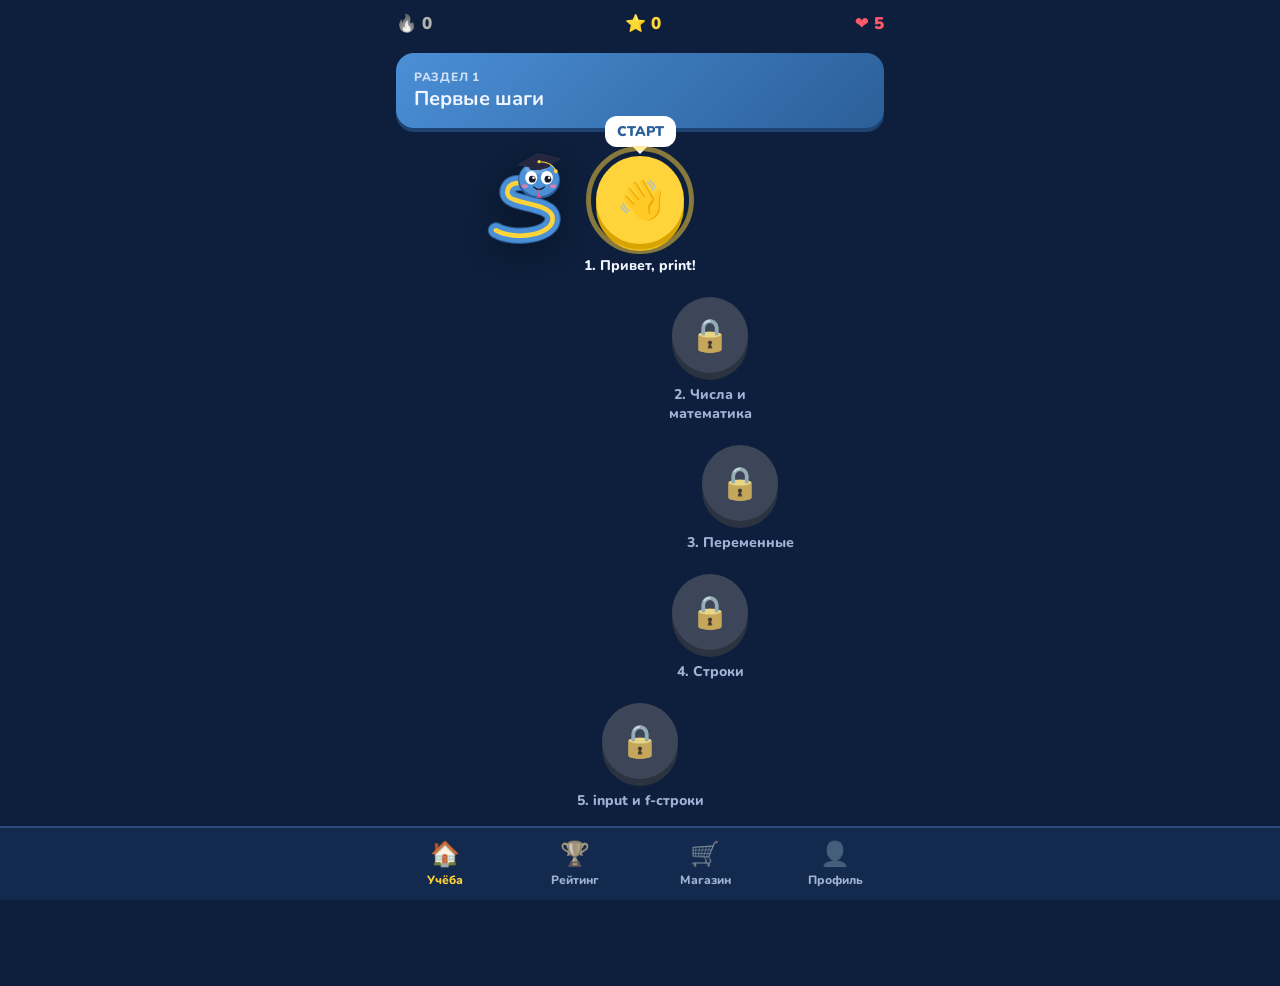
==== index.html @ 7807bd0b "Питоша: мини-приложение для изучения Python" ====
<!doctype html>
<html lang="ru">
<head>
  <meta charset="utf-8">
  <meta name="viewport" content="width=device-width, initial-scale=1, maximum-scale=1, user-scalable=no, viewport-fit=cover">
  <title>Питоша — Python за 5 минут</title>
  <link rel="preconnect" href="https://fonts.googleapis.com">
  <link rel="stylesheet" href="https://fonts.googleapis.com/css2?family=Nunito:wght@600;700;800;900&family=JetBrains+Mono:wght@500;700&display=swap">
  <link rel="stylesheet" href="app.css">
  <script src="https://telegram.org/js/telegram-web-app.js"></script>
</head>
<body>
  <div id="app"></div>
  <div id="toast" class="toast" hidden></div>
  <script src="config.js"></script>
  <script src="course.js"></script>
  <script src="core.js"></script>
  <script src="mascot.js"></script>
  <script src="api.js"></script>
  <script src="app.js"></script>
</body>
</html>
---- app.css ----
:root {
  --bg: #0d1f3c;
  --bg2: #13294d;
  --card: #18325c;
  --card2: #1f3d6e;
  --line: #2a4a7e;
  --text: #f2f6ff;
  --muted: #9fb3d6;
  --blue: #4b8fd6;
  --blue-dark: #2b5f99;
  --yellow: #ffd43b;
  --yellow-dark: #d9a400;
  --green: #3ddc84;
  --green-dark: #22a35e;
  --red: #ff5a6a;
  --red-dark: #c93848;
  --locked: #33476b;
  --radius: 18px;
  --mono: 'JetBrains Mono', Consolas, monospace;
}
* { box-sizing: border-box; -webkit-tap-highlight-color: transparent; }
html, body { margin: 0; background: var(--bg); color: var(--text); font-family: Nunito, 'Segoe UI', system-ui, sans-serif; }
body { min-height: 100vh; overscroll-behavior: none; }
button { font: inherit; color: inherit; border: 0; background: none; cursor: pointer; }
#app { max-width: 520px; margin: 0 auto; min-height: 100vh; position: relative; }

/* ---------- Верхняя панель ---------- */
.topbar { position: sticky; top: 0; z-index: 5; display: flex; justify-content: space-between; align-items: center;
  padding: 12px 16px; background: linear-gradient(var(--bg) 80%, transparent); }
.stat { display: flex; align-items: center; gap: 6px; font-weight: 900; font-size: 17px; }
.stat.fire { color: #ff9f43; } .stat.fire.off { color: var(--muted); filter: grayscale(1); }
.stat.heart { color: var(--red); } .stat.xp { color: var(--yellow); }
.plus-badge { font-size: 11px; font-weight: 900; background: var(--yellow); color: #1b1b2f; border-radius: 8px; padding: 2px 6px; }

/* ---------- Дорожка уроков ---------- */
.screen { padding: 0 16px 110px; }
.unit { margin: 6px 0 22px; padding: 16px 18px; border-radius: var(--radius); background: linear-gradient(135deg, var(--blue), var(--blue-dark));
  box-shadow: 0 4px 0 #1d4372; }
.unit small { display: block; font-weight: 800; opacity: .8; text-transform: uppercase; letter-spacing: .06em; font-size: 12px; }
.unit b { font-size: 20px; }
.path { position: relative; display: flex; flex-direction: column; align-items: center; gap: 22px; padding: 6px 0 20px; }
.node-wrap { position: relative; display: flex; flex-direction: column; align-items: center; }
.node { width: 76px; height: 76px; border-radius: 50%; display: grid; place-items: center; font-size: 32px; position: relative;
  background: var(--yellow); box-shadow: 0 7px 0 var(--yellow-dark); transition: transform .1s; }
.node:active { transform: translateY(5px); box-shadow: 0 2px 0 var(--yellow-dark); }
.node.done { background: var(--green); box-shadow: 0 7px 0 var(--green-dark); }
.node.locked { background: var(--locked); box-shadow: 0 7px 0 #24344f; filter: grayscale(.5); cursor: default; }
.node.current { width: 88px; height: 88px; font-size: 38px; }
.node.current::before { content: ''; position: absolute; inset: -10px; border-radius: 50%; border: 5px solid var(--yellow); opacity: .5;
  animation: pulse 1.6s ease-out infinite; }
@keyframes pulse { from { transform: scale(.92); opacity: .7; } to { transform: scale(1.18); opacity: 0; } }
.node-title { margin-top: 12px; font-weight: 800; font-size: 14px; color: var(--muted); text-align: center; max-width: 140px; }
.node-wrap.current .node-title { color: var(--text); }
.start-bubble { position: absolute; top: -40px; background: #fff; color: var(--blue-dark); font-weight: 900; font-size: 14px;
  padding: 6px 12px; border-radius: 12px; white-space: nowrap; animation: bob 1.4s ease-in-out infinite; }
.start-bubble::after { content: ''; position: absolute; bottom: -7px; left: 50%; margin-left: -7px; border: 7px solid transparent; border-bottom: 0; border-top-color: #fff; }
@keyframes bob { 50% { transform: translateY(-5px); } }
.path-mascot { position: absolute; pointer-events: none; }
.soon { text-align: center; color: var(--muted); font-weight: 800; padding: 10px; border: 2px dashed var(--line); border-radius: var(--radius); }

/* ---------- Нижнее меню ---------- */
.tabs { position: fixed; bottom: 0; left: 0; right: 0; z-index: 6; display: flex; justify-content: center;
  background: var(--bg2); border-top: 2px solid var(--line); padding-bottom: env(safe-area-inset-bottom); }
.tabs-inner { display: flex; width: 100%; max-width: 520px; }
.tab { flex: 1; padding: 10px 0 12px; display: flex; flex-direction: column; align-items: center; gap: 2px; font-size: 12px; font-weight: 800; color: var(--muted); }
.tab span { font-size: 24px; filter: grayscale(.7); opacity: .8; }
.tab.active { color: var(--yellow); } .tab.active span { filter: none; opacity: 1; }

/* ---------- Урок ---------- */
.lesson { min-height: 100vh; display: flex; flex-direction: column; padding: 14px 16px 0; }
.lesson-top { display: flex; align-items: center; gap: 12px; }
.close { font-size: 26px; color: var(--muted); width: 32px; }
.progress { flex: 1; height: 16px; background: var(--card); border-radius: 10px; overflow: hidden; }
.progress i { display: block; height: 100%; background: var(--green); border-radius: 10px; transition: width .35s; box-shadow: inset 0 -4px 0 rgba(0,0,0,.15); }
.q-area { flex: 1; padding: 22px 0 200px; }
.q-kind { font-weight: 900; color: var(--yellow); text-transform: uppercase; font-size: 13px; letter-spacing: .06em; }
.q-text { font-size: 22px; font-weight: 900; line-height: 1.25; margin: 6px 0 16px; }
.intro { display: flex; gap: 12px; align-items: flex-end; margin: 4px 0 18px; }
.intro .bubble { background: var(--card); border: 2px solid var(--line); border-radius: 16px; padding: 12px 14px; font-weight: 700; line-height: 1.4; }
code, pre { font-family: var(--mono); }
.intro code { background: rgba(255,212,59,.15); color: var(--yellow); padding: 1px 5px; border-radius: 6px; }
pre.code { margin: 0 0 18px; padding: 14px 16px; background: #0a1730; border: 2px solid var(--line); border-radius: 14px;
  font-size: 16px; line-height: 1.5; overflow-x: auto; white-space: pre; }
.tok-kw { color: #c792ea; } .tok-fn { color: #82aaff; } .tok-str { color: #c3e88d; } .tok-num { color: #f78c6c; } .tok-op { color: #89ddff; } .tok-blank { color: var(--yellow); background: rgba(255,212,59,.15); border-radius: 4px; }
.options { display: flex; flex-direction: column; gap: 10px; }
.opt { text-align: left; padding: 14px 16px; border-radius: 14px; background: var(--card); border: 2px solid var(--line); box-shadow: 0 4px 0 var(--line);
  font-weight: 800; font-size: 16px; font-family: var(--mono); transition: transform .08s; }
.opt.plain { font-family: inherit; }
.opt:active { transform: translateY(3px); box-shadow: 0 1px 0 var(--line); }
.opt.sel { border-color: var(--blue); background: #1d4475; box-shadow: 0 4px 0 var(--blue); }
.opt.right { border-color: var(--green); background: #164a3a; box-shadow: 0 4px 0 var(--green-dark); }
.opt.wrong { border-color: var(--red); background: #4a1f2a; box-shadow: 0 4px 0 var(--red-dark); }
.answer-input { width: 100%; padding: 16px; border-radius: 14px; border: 2px solid var(--line); background: var(--card); color: var(--text);
  font-family: var(--mono); font-size: 18px; font-weight: 700; outline: none; }
.answer-input:focus { border-color: var(--blue); }
.idk { margin-top: 12px; color: var(--muted); font-weight: 800; text-decoration: underline; }

.bottom { position: fixed; left: 0; right: 0; bottom: 0; z-index: 7; padding: 14px 16px calc(16px + env(safe-area-inset-bottom)); background: var(--bg);
  border-top: 2px solid var(--line); }
.bottom-inner { max-width: 488px; margin: 0 auto; }
.bottom.ok { background: #123d33; border-color: var(--green-dark); }
.bottom.bad { background: #3d1622; border-color: var(--red-dark); }
.fb-title { font-size: 20px; font-weight: 900; margin-bottom: 4px; }
.bottom.ok .fb-title { color: var(--green); } .bottom.bad .fb-title { color: var(--red); }
.fb-text { font-weight: 700; color: #dfe8f8; margin-bottom: 12px; line-height: 1.35; }
.fb-text code { font-family: var(--mono); background: rgba(0,0,0,.3); padding: 1px 6px; border-radius: 6px; }
.big { width: 100%; padding: 15px; border-radius: 16px; font-weight: 900; font-size: 17px; text-transform: uppercase; letter-spacing: .04em;
  background: var(--yellow); color: #1b1b2f; box-shadow: 0 5px 0 var(--yellow-dark); transition: transform .08s; }
.big:active { transform: translateY(4px); box-shadow: 0 1px 0 var(--yellow-dark); }
.big:disabled { background: var(--locked); color: var(--muted); box-shadow: 0 5px 0 #24344f; cursor: default; }
.big.green { background: var(--green); box-shadow: 0 5px 0 var(--green-dark); }
.big.red { background: var(--red); color: #fff; box-shadow: 0 5px 0 var(--red-dark); }
.big.ghost { background: transparent; color: var(--muted); box-shadow: none; text-transform: none; }
.big[disabled] { background: var(--locked); color: var(--muted); box-shadow: 0 5px 0 #24344f; cursor: default; transform: none; }

/* ---------- Финиш / окна ---------- */
.center { min-height: 100vh; display: flex; flex-direction: column; align-items: center; justify-content: center; text-align: center; padding: 24px 20px 140px; gap: 10px; }
.center h1 { margin: 6px 0 0; font-size: 28px; font-weight: 900; }
.center p { margin: 0; color: var(--muted); font-weight: 700; }
.rewards { display: flex; gap: 10px; margin: 14px 0; width: 100%; }
.reward { flex: 1; border-radius: 16px; border: 2px solid var(--line); padding: 10px 6px; background: var(--card); }
.reward small { display: block; font-weight: 900; font-size: 11px; text-transform: uppercase; color: var(--muted); }
.reward b { font-size: 22px; }
.reward.y { border-color: var(--yellow); } .reward.y b { color: var(--yellow); }
.reward.o { border-color: #ff9f43; } .reward.o b { color: #ff9f43; }
.reward.g { border-color: var(--green); } .reward.g b { color: var(--green); }
.pitosha { filter: drop-shadow(0 8px 14px rgba(0,0,0,.35)); }
.bounce { animation: hop .9s ease-in-out infinite; }
@keyframes hop { 50% { transform: translateY(-10px) rotate(-3deg); } }

/* ---------- Профиль, рейтинг, магазин ---------- */
h2.title { font-size: 24px; font-weight: 900; margin: 6px 0 16px; }
.card { background: var(--card); border: 2px solid var(--line); border-radius: var(--radius); padding: 16px; margin-bottom: 12px; }
.profile-head { display: flex; align-items: center; gap: 14px; }
.profile-head b { font-size: 22px; }
.lvl-bar { height: 12px; background: var(--bg); border-radius: 8px; overflow: hidden; margin-top: 8px; }
.lvl-bar i { display: block; height: 100%; background: var(--yellow); }
.grid2 { display: grid; grid-template-columns: 1fr 1fr; gap: 10px; }
.tile { background: var(--card); border: 2px solid var(--line); border-radius: 16px; padding: 12px; }
.tile b { font-size: 22px; display: block; } .tile small { color: var(--muted); font-weight: 800; }
.row { display: flex; align-items: center; gap: 12px; padding: 12px 4px; border-bottom: 2px solid var(--line); font-weight: 800; }
.row:last-child { border-bottom: 0; }
.row .place { width: 30px; text-align: center; font-size: 18px; }
.row .who { flex: 1; } .row .pts { color: var(--yellow); }
.row.me { background: rgba(255,212,59,.08); border-radius: 12px; }
.shop-item { display: flex; align-items: center; gap: 14px; }
.shop-item .ico { font-size: 34px; width: 48px; text-align: center; }
.shop-item .info { flex: 1; } .shop-item .info b { display: block; font-size: 17px; } .shop-item .info small { color: var(--muted); font-weight: 700; }
.price { background: var(--yellow); color: #1b1b2f; font-weight: 900; padding: 9px 12px; border-radius: 12px; box-shadow: 0 4px 0 var(--yellow-dark); white-space: nowrap; }
.price:active { transform: translateY(3px); box-shadow: 0 1px 0 var(--yellow-dark); }
.note { color: var(--muted); font-weight: 700; font-size: 13px; text-align: center; margin-top: 8px; }

.toast { position: fixed; left: 50%; bottom: 96px; transform: translateX(-50%); z-index: 20; background: #fff; color: #1b1b2f; font-weight: 800;
  padding: 10px 16px; border-radius: 12px; box-shadow: 0 6px 20px rgba(0,0,0,.3); max-width: 90%; text-align: center; }
.shake { animation: shake .35s; }
@keyframes shake { 25% { transform: translateX(-6px); } 75% { transform: translateX(6px); } }
@media (prefers-reduced-motion: reduce) { * { animation: none !important; transition: none !important; } }
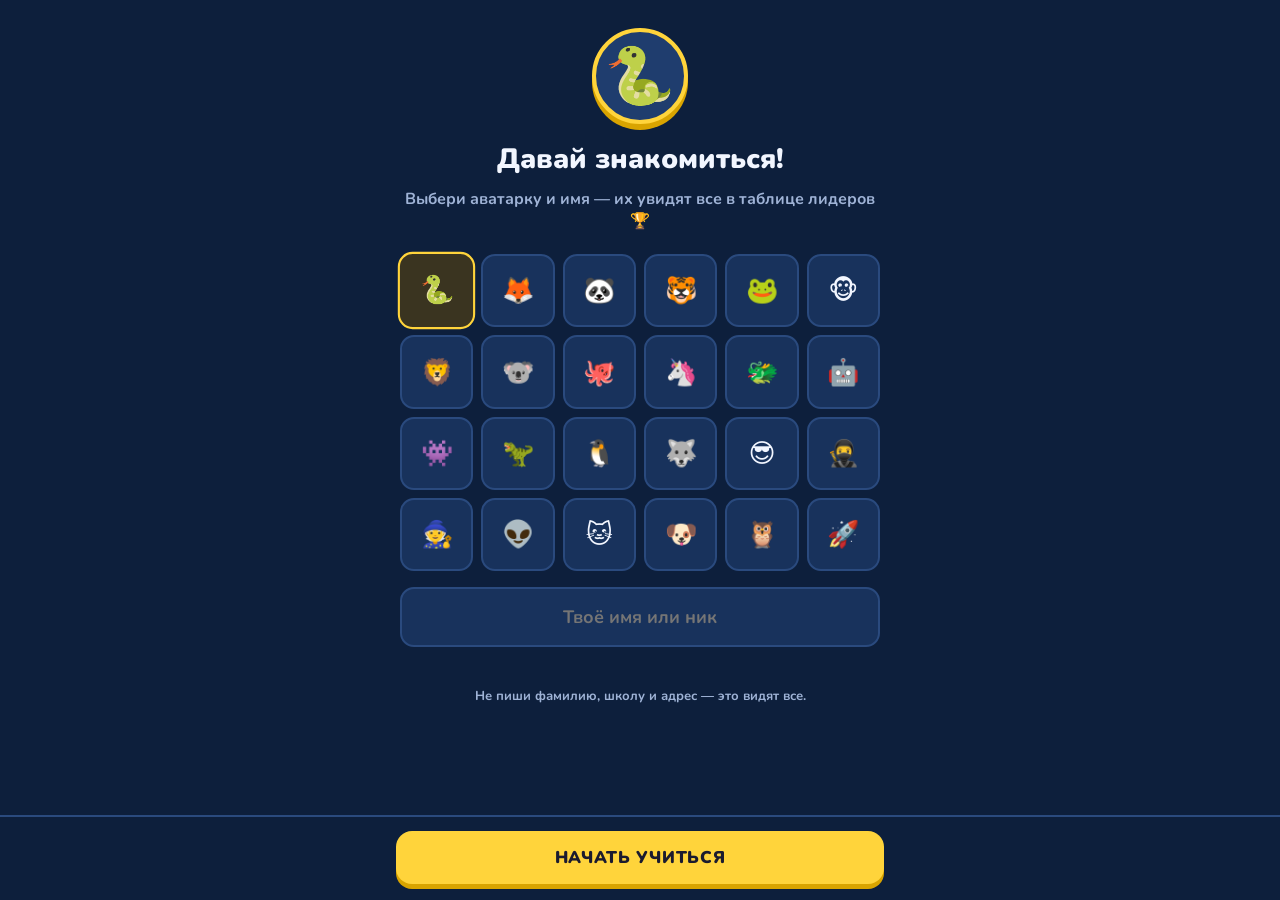
==== commit a144d457: "Практика: Python прямо в приложении, 83 задачи на код" ====
--- a/index.html
+++ b/index.html
@@ -17,6 +17,7 @@
   <script src="core.js"></script>
   <script src="mascot.js"></script>
   <script src="api.js"></script>
+  <script src="py.js"></script>
   <script src="app.js"></script>
 </body>
 </html>
--- a/app.css
+++ b/app.css
@@ -150,6 +150,39 @@
 .price:active { transform: translateY(3px); box-shadow: 0 1px 0 var(--yellow-dark); }
 .note { color: var(--muted); font-weight: 700; font-size: 13px; text-align: center; margin-top: 8px; }
 
+/* ---------- Практика: редактор кода ---------- */
+.task { background: var(--card); border: 2px solid var(--line); border-radius: 14px; padding: 12px 14px; font-weight: 700; line-height: 1.45; margin-bottom: 12px; }
+.task code { font-family: var(--mono); background: rgba(255,212,59,.15); color: var(--yellow); padding: 1px 5px; border-radius: 6px; }
+.editor { width: 100%; min-height: 150px; resize: none; overflow: hidden; tab-size: 4; padding: 12px 14px; border-radius: 14px;
+  background: #0a1730; color: #e8f0ff; border: 2px solid var(--blue); font-family: var(--mono); font-size: 15px; line-height: 1.5; outline: none; white-space: pre; overflow-x: auto; }
+.stdin-label { display: block; margin: 10px 0 4px; color: var(--muted); font-weight: 800; font-size: 13px; }
+.stdin { width: 100%; resize: vertical; padding: 8px 12px; border-radius: 12px; background: var(--card); color: var(--text); border: 2px solid var(--line); font-family: var(--mono); font-size: 14px; outline: none; }
+.code-tools { display: flex; gap: 8px; margin: 10px 0; flex-wrap: wrap; }
+.tool { flex: 1; padding: 10px 8px; border-radius: 12px; background: var(--card2); border: 2px solid var(--line); font-weight: 800; font-size: 14px; white-space: nowrap; }
+.tool.ghost { background: transparent; color: var(--muted); }
+.hint { background: rgba(255,212,59,.1); border: 2px dashed var(--yellow-dark); border-radius: 12px; padding: 10px 12px; font-weight: 700; margin-bottom: 10px; }
+.hint code, .console code { font-family: var(--mono); background: rgba(0,0,0,.3); padding: 1px 5px; border-radius: 6px; }
+.console { background: #050d1d; border: 2px solid var(--line); border-radius: 12px; padding: 10px 12px; font-size: 14px; font-weight: 700; }
+.console pre { margin: 6px 0 0; font-family: var(--mono); white-space: pre-wrap; color: #c3e88d; }
+.console-title { color: var(--muted); }
+.console-err, .t-bad { color: var(--red); margin-top: 6px; }
+.t-ok { color: var(--green); margin-top: 6px; }
+.t-tip { color: var(--yellow); margin-top: 8px; }
+pre.code.sol { margin: 8px 0; font-size: 14px; max-height: 220px; overflow: auto; }
+
+/* ---------- Регистрация ---------- */
+.reg { justify-content: flex-start; padding-top: 28px; }
+.reg-avatar { width: 96px; height: 96px; border-radius: 50%; display: grid; place-items: center; font-size: 56px;
+  background: var(--card2); border: 4px solid var(--yellow); box-shadow: 0 6px 0 var(--yellow-dark); }
+.avatar-grid { display: grid; grid-template-columns: repeat(6, 1fr); gap: 8px; width: 100%; margin: 12px 0 6px; }
+.av { aspect-ratio: 1; border-radius: 14px; font-size: 26px; background: var(--card); border: 2px solid var(--line); }
+.av.sel { border-color: var(--yellow); background: #3a3420; transform: scale(1.06); }
+.name-input { text-align: center; font-family: inherit; }
+.reg-error { color: var(--red); font-weight: 800; min-height: 20px; }
+.me-avatar { width: 64px; height: 64px; border-radius: 50%; display: grid; place-items: center; font-size: 38px; background: var(--card2); border: 3px solid var(--yellow); flex: none; }
+.edit-btn { font-size: 16px; margin-left: 4px; }
+.row-av { font-size: 22px; width: 28px; text-align: center; }
+
 .toast { position: fixed; left: 50%; bottom: 96px; transform: translateX(-50%); z-index: 20; background: #fff; color: #1b1b2f; font-weight: 800;
   padding: 10px 16px; border-radius: 12px; box-shadow: 0 6px 20px rgba(0,0,0,.3); max-width: 90%; text-align: center; }
 .shake { animation: shake .35s; }
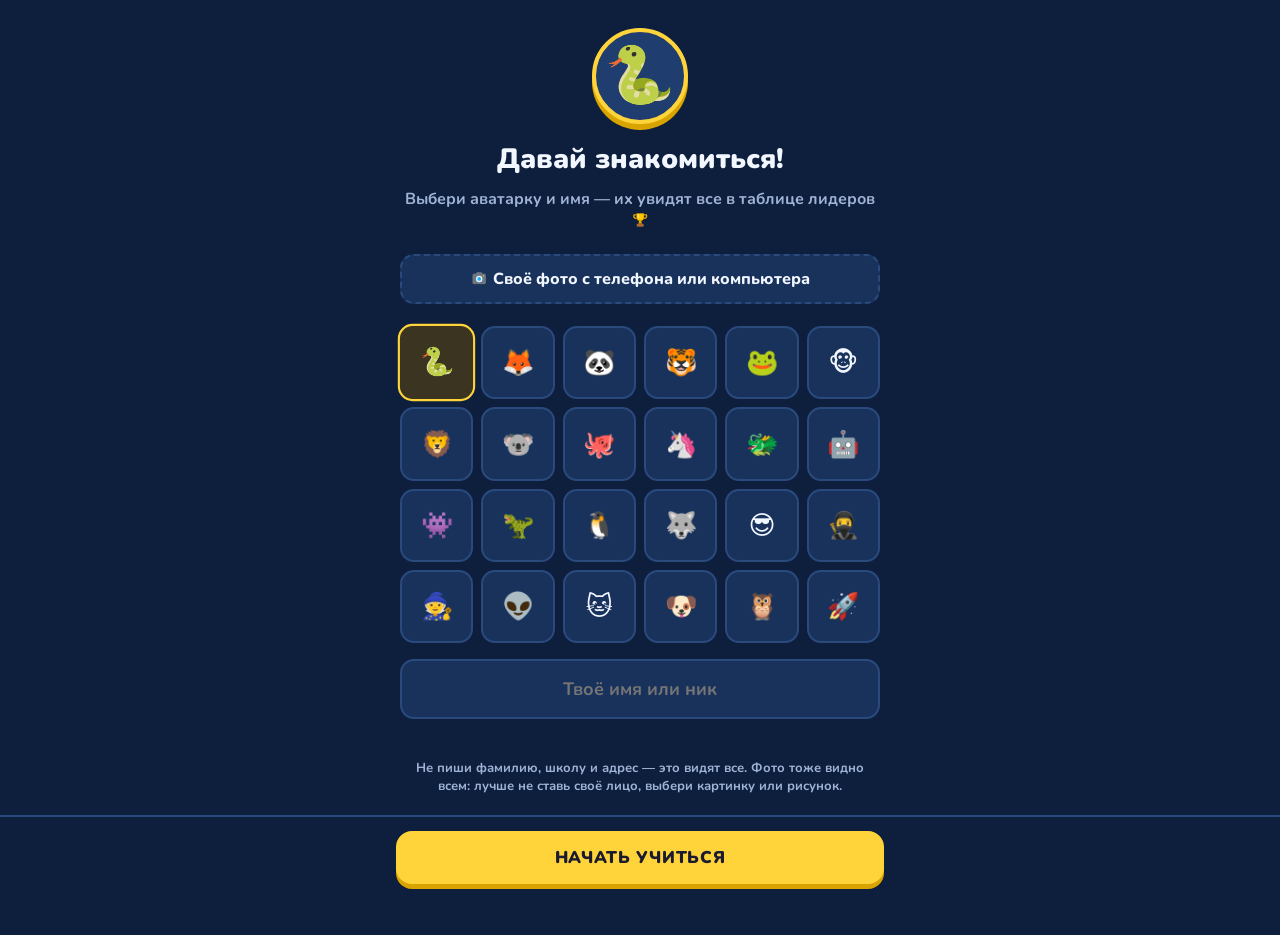
==== commit 77ea5a22: "Обновление Питоши 11.11.2026, 21:06:12" ====
--- a/index.html
+++ b/index.html
@@ -15,6 +15,7 @@
   <script src="config.js"></script>
   <script src="course.js"></script>
   <script src="core.js"></script>
+  <script src="icons.js"></script>
   <script src="mascot.js"></script>
   <script src="api.js"></script>
   <script src="py.js"></script>
--- a/app.css
+++ b/app.css
@@ -44,6 +44,7 @@
   background: var(--yellow); box-shadow: 0 7px 0 var(--yellow-dark); transition: transform .1s; }
 .node:active { transform: translateY(5px); box-shadow: 0 2px 0 var(--yellow-dark); }
 .node.done { background: var(--green); box-shadow: 0 7px 0 var(--green-dark); }
+.node.done.skipped { background: var(--card2); box-shadow: 0 7px 0 var(--line); font-size: 28px; }
 .node.locked { background: var(--locked); box-shadow: 0 7px 0 #24344f; filter: grayscale(.5); cursor: default; }
 .node.current { width: 88px; height: 88px; font-size: 38px; }
 .node.current::before { content: ''; position: absolute; inset: -10px; border-radius: 50%; border: 5px solid var(--yellow); opacity: .5;
@@ -65,6 +66,25 @@
 .tab { flex: 1; padding: 10px 0 12px; display: flex; flex-direction: column; align-items: center; gap: 2px; font-size: 12px; font-weight: 800; color: var(--muted); }
 .tab span { font-size: 24px; filter: grayscale(.7); opacity: .8; }
 .tab.active { color: var(--yellow); } .tab.active span { filter: none; opacity: 1; }
+/* 7 вкладок на телефоне: иконки покрупнее, подписи помельче */
+.tab { padding: 8px 0 10px; font-size: 10px; min-width: 0; }
+.tab b { font-weight: 800; white-space: nowrap; overflow: hidden; text-overflow: ellipsis; max-width: 100%; }
+.tab span { font-size: 22px; position: relative; }
+.tab .dot { position: absolute; top: -2px; right: -6px; width: 9px; height: 9px; border-radius: 50%; background: var(--red); }
+.side-logo { display: none; }
+@media (max-width: 359px) { .tab b { display: none; } }
+/* На компьютере — боковая панель слева, как в Duolingo */
+@media (min-width: 900px) {
+  body.with-nav { padding-left: 250px; }
+  .tabs { top: 0; right: auto; width: 250px; border-top: 0; border-right: 2px solid var(--line); align-items: flex-start; padding: 18px 12px; }
+  .tabs-inner { flex-direction: column; gap: 6px; }
+  .side-logo { display: block; font-size: 26px; font-weight: 900; color: var(--green); padding: 4px 14px 18px; }
+  .tab { flex: none; flex-direction: row; gap: 16px; padding: 10px 14px; font-size: 15px; letter-spacing: .06em; text-transform: uppercase; border: 2px solid transparent; border-radius: 14px; color: var(--muted); }
+  .tab span { font-size: 28px; filter: none; opacity: 1; }
+  .tab:hover { background: var(--card); }
+  .tab.active { color: #5fc4ff; border-color: #5fc4ff; background: rgba(95,196,255,.1); }
+  .screen { padding-bottom: 40px; }
+}
 
 /* ---------- Урок ---------- */
 .lesson { min-height: 100vh; display: flex; flex-direction: column; padding: 14px 16px 0; }
@@ -181,10 +201,167 @@
 .reg-error { color: var(--red); font-weight: 800; min-height: 20px; }
 .me-avatar { width: 64px; height: 64px; border-radius: 50%; display: grid; place-items: center; font-size: 38px; background: var(--card2); border: 3px solid var(--yellow); flex: none; }
 .edit-btn { font-size: 16px; margin-left: 4px; }
-.row-av { font-size: 22px; width: 28px; text-align: center; }
+.row-av { font-size: 22px; width: 28px; height: 28px; text-align: center; flex: none; display: grid; place-items: center; }
+/* Своё фото вместо эмодзи */
+.reg-avatar, .me-avatar { overflow: hidden; }
+.av-img { width: 100%; height: 100%; border-radius: 50%; object-fit: cover; display: block; }
+.photo-btn { display: block; width: 100%; margin-top: 12px; padding: 12px; border-radius: 14px; cursor: pointer;
+  background: var(--card); border: 2px dashed var(--line); font-weight: 800; text-align: center; }
+.photo-btn.sel { border: 2px solid var(--yellow); background: #3a3420; }
+
+/* ---------- Баннеры на главной: продолжить урок, бонус за вход ---------- */
+.banner { display: flex; align-items: center; gap: 12px; width: 100%; text-align: left; margin-bottom: 14px; }
+.banner .b-ico { font-size: 34px; flex: none; }
+.banner .b-text { flex: 1; display: flex; flex-direction: column; gap: 2px; }
+.banner .b-text b { font-size: 17px; } .banner .b-text small { color: var(--muted); font-weight: 700; }
+.banner .b-go { font-size: 22px; color: var(--yellow); }
+.banner.resume { border-color: var(--green); background: color-mix(in srgb, var(--green) 14%, var(--card)); }
+.banner.daily { border-color: var(--yellow); }
+.daily-dots { display: flex; gap: 5px; margin-top: 6px; }
+.daily-dots i { width: 14px; height: 14px; border-radius: 50%; background: var(--line); }
+.daily-dots i.got { background: var(--green); } .daily-dots i.now { background: var(--yellow); box-shadow: 0 0 0 3px rgba(255,212,59,.3); }
+
+/* ---------- Знакомство ---------- */
+.choice-cards { display: flex; flex-direction: column; gap: 12px; width: 100%; margin-top: 10px; }
+.choice-card { display: flex; flex-direction: column; align-items: center; gap: 4px; width: 100%; }
+.choice-card span { font-size: 40px; } .choice-card b { font-size: 20px; } .choice-card small { color: var(--muted); font-weight: 700; }
+.choice-card:active { transform: translateY(3px); }
+
+/* ---------- Финиш: ачивки, поделиться, салют ---------- */
+.ach-new { display: flex; align-items: center; gap: 10px; background: rgba(255,212,59,.12); border: 2px solid var(--yellow); border-radius: 14px; padding: 8px 14px; animation: pop .5s; }
+.ach-new span { font-size: 28px; } .ach-new b { color: var(--yellow); }
+@keyframes pop { from { transform: scale(.6); opacity: 0; } 70% { transform: scale(1.08); } to { transform: scale(1); opacity: 1; } }
+.share-btn { margin-top: 6px; padding: 10px 16px; border-radius: 14px; border: 2px solid var(--line); background: var(--card); font-weight: 800; }
+.confetti { position: fixed; inset: 0; pointer-events: none; z-index: 30; overflow: hidden; }
+.confetti span { position: absolute; top: -40px; animation: fall 2.2s ease-in forwards; }
+@keyframes fall { to { transform: translateY(110vh) rotate(540deg); opacity: .3; } }
+
+/* ---------- Профиль: Плюс, ачивки, темы ---------- */
+h3.sub { font-size: 18px; font-weight: 900; margin: 18px 0 10px; }
+.plus-status { display: flex; align-items: center; gap: 12px; justify-content: space-between; margin-top: 12px; border-color: var(--yellow); }
+.plus-status span { color: var(--muted); font-weight: 700; font-size: 14px; }
+.plus-status.ending { border-color: #ff9f43; } .plus-status.ending span { color: #ff9f43; }
+.link-btn { display: block; margin-top: 8px; color: var(--yellow); font-weight: 800; text-decoration: underline; }
+.ach-grid { display: grid; grid-template-columns: repeat(3, 1fr); gap: 8px; }
+.ach { background: var(--card); border: 2px solid var(--line); border-radius: 14px; padding: 10px 6px; text-align: center; display: flex; flex-direction: column; gap: 2px; opacity: .55; }
+.ach.got { opacity: 1; border-color: var(--yellow); }
+.ach span { font-size: 28px; } .ach b { font-size: 13px; } .ach small { font-size: 11px; color: var(--muted); font-weight: 700; line-height: 1.2; }
+.themes { display: flex; gap: 8px; flex-wrap: wrap; }
+.theme-btn { flex: 1 1 30%; padding: 10px 6px; border-radius: 14px; background: var(--card); border: 2px solid var(--line); font-weight: 800; font-size: 13px; display: flex; flex-direction: column; align-items: center; gap: 2px; }
+.theme-btn span { font-size: 24px; } .theme-btn.sel { border-color: var(--yellow); }
+.tile-btn { text-align: left; } .tile-btn:active { transform: translateY(2px); }
+
+/* ---------- Магазин: тарифы Плюса ---------- */
+.plus-card { border-color: var(--yellow); }
+.plus-head { font-size: 20px; display: flex; align-items: center; gap: 8px; flex-wrap: wrap; }
+.plus-left { font-size: 13px; font-weight: 900; background: var(--yellow); color: #1b1b2f; border-radius: 8px; padding: 2px 8px; }
+.perks { margin: 10px 0 12px; padding-left: 0; list-style: none; display: flex; flex-direction: column; gap: 6px; font-weight: 700; }
+.promo { width: 100%; display: flex; flex-direction: column; gap: 2px; padding: 12px; margin-bottom: 10px; border-radius: 14px;
+  background: linear-gradient(135deg, #ff9f43, #ff5a6a); color: #fff; box-shadow: 0 4px 0 var(--red-dark); }
+.promo small { font-weight: 800; opacity: .9; }
+.plans { display: grid; grid-template-columns: repeat(3, 1fr); gap: 8px; }
+.plan { position: relative; display: flex; flex-direction: column; align-items: center; gap: 2px; padding: 14px 4px 10px; border-radius: 14px;
+  background: var(--card2); border: 2px solid var(--line); }
+.plan b { font-size: 15px; } .plan span { font-size: 18px; font-weight: 900; color: var(--yellow); } .plan small { font-size: 11px; color: var(--muted); font-weight: 700; }
+.plan.hot { border-color: var(--yellow); }
+.plan i { position: absolute; top: -10px; font-style: normal; font-size: 10px; font-weight: 900; background: var(--yellow); color: #1b1b2f; border-radius: 8px; padding: 2px 6px; white-space: nowrap; }
+.plan:active, .promo:active { transform: translateY(3px); }
+
+/* ---------- Арена ---------- */
+
+/* ---------- Алмазы, новичок, переключатели ---------- */
+.stat.gem { color: #5fc4ff; font-weight: 900; }
+.plus-badge.newbie { background: #9be15d; }
+.banner.newbie { border-color: #9be15d; }
+.reward.b { border-color: #5fc4ff; } .reward.b b { color: #5fc4ff; }
+.rewards { flex-wrap: wrap; } .reward { min-width: 70px; }
+.seg { display: flex; background: var(--card); border: 2px solid var(--line); border-radius: 14px; padding: 4px; margin-bottom: 14px; gap: 4px; }
+.seg button { flex: 1; padding: 9px 6px; border-radius: 10px; font-weight: 900; color: var(--muted); }
+.seg button.on { background: var(--card2); color: var(--text); box-shadow: 0 2px 0 var(--line); }
+.gem-balance { display: flex; align-items: center; gap: 14px; border-color: #5fc4ff; }
+.gem-balance span { font-size: 40px; } .gem-balance b { font-size: 22px; display: block; } .gem-balance small { color: var(--muted); font-weight: 700; }
+.price.gem-price { background: #5fc4ff; box-shadow: 0 4px 0 #2f8fc4; }
+.price:disabled { background: var(--locked); color: var(--muted); box-shadow: 0 4px 0 #24344f; cursor: default; }
+.price.small { padding: 7px 10px; font-size: 13px; }
+
+/* ---------- Задания и сундуки ---------- */
+.quest { display: flex; align-items: center; gap: 12px; }
+.quest.done { border-color: var(--green); }
+.quest.final { border-color: var(--yellow); }
+.q-ico { font-size: 30px; flex: none; }
+.q-body { flex: 1; min-width: 0; } .q-body b { display: block; } .q-body small { color: var(--muted); font-weight: 700; }
+.q-bar { position: relative; height: 18px; background: var(--bg); border-radius: 10px; overflow: hidden; margin-top: 6px; }
+.q-bar i { display: block; height: 100%; background: var(--yellow); border-radius: 10px; transition: width .3s; }
+.q-bar span { position: absolute; inset: 0; display: grid; place-items: center; font-size: 12px; font-weight: 900; }
+.chest { font-size: 24px; flex: none; text-align: center; min-width: 58px; }
+.chest.ready { display: flex; flex-direction: column; align-items: center; animation: bob 1.2s ease-in-out infinite; font-size: 30px; }
+.chest.ready small { font-size: 11px; font-weight: 900; color: var(--yellow); }
+
+/* ---------- Друзья и забеги ---------- */
+.invite { display: flex; flex-direction: column; gap: 8px; border-color: var(--yellow); }
+.invite small, .add-friend small { color: var(--muted); font-weight: 700; line-height: 1.35; }
+.add-friend { display: flex; flex-direction: column; gap: 8px; }
+.friend-row { display: flex; gap: 8px; } .friend-row .answer-input { flex: 1; padding: 10px 12px; font-size: 16px; text-transform: uppercase; }
+.code-chip { font-family: var(--mono); font-weight: 900; color: var(--yellow); background: var(--bg); border-radius: 8px; padding: 2px 8px; }
+.row .who small.sub-line { display: block; color: var(--muted); font-size: 12px; }
+.x-btn { color: var(--muted); font-size: 16px; padding: 4px 6px; }
+.race { display: flex; flex-direction: column; gap: 10px; }
+.race.win { border-color: var(--green); } .race.lose { border-color: var(--red); } .race.draw { border-color: var(--yellow); }
+.race-head { display: flex; align-items: center; gap: 10px; } .race-head .av-img, .race-head { font-size: 22px; }
+.race-head b { flex: 1; font-size: 16px; } .race-head small { color: var(--muted); font-weight: 800; }
+.race-head .av-img { width: 30px; height: 30px; }
+.race-bars > div { display: grid; grid-template-columns: 70px 1fr 70px; align-items: center; gap: 8px; margin: 4px 0; font-weight: 800; font-size: 13px; }
+.race-bars span { overflow: hidden; text-overflow: ellipsis; white-space: nowrap; }
+.race-bars i { display: block; height: 12px; border-radius: 8px; background: var(--green); min-width: 4px; }
+.race-bars i.them { background: #ff9f43; }
+.race-bars b { text-align: right; }
+
+/* ---------- Ещё: меню настроек ---------- */
+.menu { padding: 4px 0; }
+.menu-row { width: 100%; display: flex; justify-content: space-between; align-items: center; padding: 14px 16px; font-weight: 800; border-bottom: 2px solid var(--line); }
+.menu-row:last-child { border-bottom: 0; } .menu-row i { font-style: normal; color: var(--muted); font-size: 20px; }
+.switch { width: 46px; height: 26px; border-radius: 13px; background: var(--locked); position: relative; transition: background .2s; }
+.switch::after { content: ''; position: absolute; top: 3px; left: 3px; width: 20px; height: 20px; border-radius: 50%; background: #fff; transition: left .2s; }
+.switch.on { background: var(--green); } .switch.on::after { left: 23px; }
+.snip-prev { flex: 1; min-width: 0; overflow: hidden; text-overflow: ellipsis; white-space: nowrap; font-family: var(--mono); font-size: 13px; color: #c3e88d; }
+
+/* ---------- Темы оформления ---------- */
+:root[data-theme="night"] { --bg: #0b0b12; --bg2: #14141f; --card: #1b1b2a; --card2: #24243a; --line: #33334d; --muted: #a3a3c2; }
+:root[data-theme="forest"] { --bg: #0d2418; --bg2: #123222; --card: #173d2a; --card2: #1d4a33; --line: #2a6447; --muted: #a3cdb5; --blue: #3fae74; --blue-dark: #267a50; }
+:root[data-theme="sunset"] { --bg: #2a1028; --bg2: #3a1634; --card: #47203f; --card2: #57284c; --line: #74345f; --muted: #e0a9c6; --blue: #e8607f; --blue-dark: #a83a5a; }
+:root[data-theme="candy"] { --bg: #241a3d; --bg2: #2f2250; --card: #3a2a63; --card2: #463374; --line: #5d4596; --muted: #c9b8f0; --blue: #b46cf0; --blue-dark: #7e3fb8; }
 
 .toast { position: fixed; left: 50%; bottom: 96px; transform: translateX(-50%); z-index: 20; background: #fff; color: #1b1b2f; font-weight: 800;
   padding: 10px 16px; border-radius: 12px; box-shadow: 0 6px 20px rgba(0,0,0,.3); max-width: 90%; text-align: center; }
 .shake { animation: shake .35s; }
 @keyframes shake { 25% { transform: translateX(-6px); } 75% { transform: translateX(6px); } }
 @media (prefers-reduced-motion: reduce) { * { animation: none !important; transition: none !important; } }
+
+/* ---------- SVG-иконки (вместо эмодзи) ---------- */
+.ic { width: 1.15em; height: 1.15em; display: inline-block; vertical-align: -0.2em; flex: none; overflow: visible; }
+.node .ic { width: 0.95em; height: 0.95em; vertical-align: middle; }
+.node.done .ic, .node.done.skipped .ic { color: #fff; }
+.node.done.skipped .ic { color: var(--muted); }
+.node.open .ic, .node.current .ic { filter: drop-shadow(0 2px 0 rgba(0,0,0,.18)); }
+.node .ic { color: #fff; }
+.tab span .ic { width: 1.1em; height: 1.1em; }
+.confetti span .ic { width: 1em; height: 1em; }
+.emo { line-height: 1; }
+
+/* ---------- Сундуки ---------- */
+.chest .ic, .sc-ico .ic { width: 42px; height: 42px; }
+.chest.locked .ic { filter: grayscale(.85) brightness(.85); opacity: .7; }
+.chest.open .ic { opacity: .75; }
+.shake { display: inline-block; animation: chest-shake 1.6s ease-in-out infinite; transform-origin: 50% 90%; }
+@keyframes chest-shake { 0%, 60%, 100% { transform: rotate(0) scale(1); } 66% { transform: rotate(-9deg) scale(1.06); } 74% { transform: rotate(8deg) scale(1.06); } 82% { transform: rotate(-5deg); } 90% { transform: rotate(3deg); } }
+@media (prefers-reduced-motion: reduce) { .shake { animation: none; } }
+.streak-chest { display: flex; align-items: center; gap: 12px; margin-bottom: 12px; }
+.streak-chest.ready { border-color: var(--yellow); background: color-mix(in srgb, var(--yellow) 12%, var(--card)); }
+.sc-ico { flex: none; }
+.sc-ico .ic { width: 52px; height: 52px; }
+.sc-body { flex: 1; min-width: 0; display: flex; flex-direction: column; gap: 4px; }
+.sc-body small { color: var(--muted); font-weight: 800; }
+.sc-marks { display: flex; gap: 10px; margin-top: 6px; flex-wrap: wrap; }
+.sc-marks span { display: flex; align-items: center; gap: 3px; font-weight: 900; font-size: 13px; color: var(--muted); }
+.sc-marks .ic { width: 22px; height: 22px; }
+.sc-marks em { font-style: normal; }
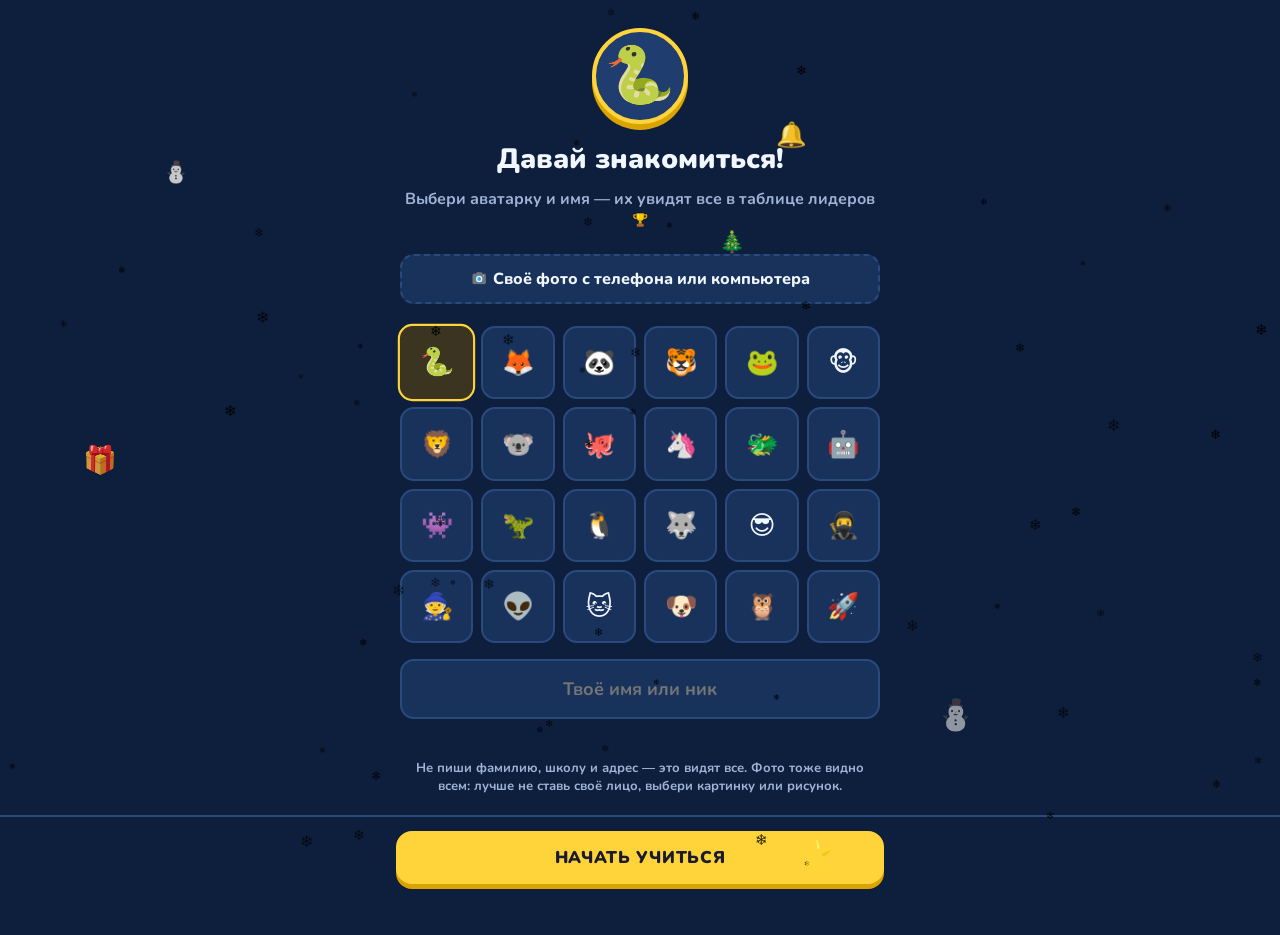
==== commit b0652ec8: "Обновление Питоши 14.11.2026, 21:36:25" ====
--- a/index.html
+++ b/index.html
@@ -19,6 +19,8 @@
   <script src="mascot.js"></script>
   <script src="api.js"></script>
   <script src="py.js"></script>
+  <script src="runner.js"></script>
   <script src="app.js"></script>
+  <script src="snow.js"></script>
 </body>
 </html>
--- a/app.css
+++ b/app.css
@@ -355,7 +355,7 @@
 .shake { display: inline-block; animation: chest-shake 1.6s ease-in-out infinite; transform-origin: 50% 90%; }
 @keyframes chest-shake { 0%, 60%, 100% { transform: rotate(0) scale(1); } 66% { transform: rotate(-9deg) scale(1.06); } 74% { transform: rotate(8deg) scale(1.06); } 82% { transform: rotate(-5deg); } 90% { transform: rotate(3deg); } }
 @media (prefers-reduced-motion: reduce) { .shake { animation: none; } }
-.streak-chest { display: flex; align-items: center; gap: 12px; margin-bottom: 12px; }
+.streak-chest, .streak-reward, .streak-win { display: flex; align-items: center; gap: 12px; margin-bottom: 12px; }
 .streak-chest.ready { border-color: var(--yellow); background: color-mix(in srgb, var(--yellow) 12%, var(--card)); }
 .sc-ico { flex: none; }
 .sc-ico .ic { width: 52px; height: 52px; }
@@ -365,3 +365,101 @@
 .sc-marks span { display: flex; align-items: center; gap: 3px; font-weight: 900; font-size: 13px; color: var(--muted); }
 .sc-marks .ic { width: 22px; height: 22px; }
 .sc-marks em { font-style: normal; }
+.streak-win { align-items: center; gap: 8px; justify-content: center; border-color: #ff9f43; font-weight: 800; }
+.streak-win .ic { width: 26px; height: 26px; }
+
+/* ---------- Сундуки 4 редкостей ---------- */
+.rarity { font-weight: 900; font-size: 12px; }
+.rarity.common { color: #d9a777; } .rarity.rare { color: #4fc3ff; } .rarity.epic { color: #c58cff; } .rarity.legendary { color: #ffd43b; }
+.chest-legend { display: grid; grid-template-columns: repeat(4, 1fr); gap: 6px; text-align: center; margin-top: 12px; }
+.chest-legend span { display: flex; flex-direction: column; align-items: center; gap: 2px; }
+.chest-legend .ic { width: 34px; height: 34px; }
+.chest-legend small { color: var(--muted); font-weight: 800; font-size: 11px; }
+.chest-pop { position: fixed; inset: 0; z-index: 40; display: grid; place-items: center; background: rgba(4, 10, 24, .82); padding: 16px; }
+.cp-card { width: min(340px, 100%); text-align: center; background: var(--card); border: 3px solid var(--line); border-radius: 24px; padding: 22px 18px; display: flex; flex-direction: column; gap: 10px; align-items: center; }
+.cp-title { font-weight: 900; font-size: 18px; }
+.cp-chest .ic { width: 130px; height: 130px; }
+.cp-reveal { opacity: 0; transform: scale(.6); transition: opacity .35s, transform .35s cubic-bezier(.3, 1.6, .5, 1); }
+.chest-pop.opened .cp-reveal { opacity: 1; transform: scale(1); }
+.chest-pop.opened .cp-chest { animation: chest-burst .5s ease-out forwards; }
+@keyframes chest-burst { 0% { transform: scale(1); } 40% { transform: scale(1.25) rotate(-4deg); } 100% { transform: scale(1.05); } }
+.cp-rarity { font-weight: 900; font-size: 26px; }
+.cp-gems { font-weight: 900; font-size: 32px; color: #4fc3ff; }
+.chest-pop.common .cp-card { border-color: #b8814d; } .chest-pop.common .cp-rarity { color: #d9a777; }
+.chest-pop.rare .cp-card { border-color: #1cb0f6; box-shadow: 0 0 40px rgba(28, 176, 246, .35); } .chest-pop.rare .cp-rarity { color: #4fc3ff; }
+.chest-pop.epic .cp-card { border-color: #a560e8; box-shadow: 0 0 50px rgba(165, 96, 232, .45); } .chest-pop.epic .cp-rarity { color: #c58cff; }
+.chest-pop.legendary .cp-card { border-color: #ffc800; box-shadow: 0 0 60px rgba(255, 200, 0, .55); } .chest-pop.legendary .cp-rarity { color: #ffd43b; }
+.cp-card .big { width: 100%; }
+
+/* ---------- Друзья и забеги ---------- */
+.search-res { margin-top: 10px; }
+.tag-ok, .tag-wait { font-weight: 900; font-size: 12px; white-space: nowrap; }
+.tag-ok { color: var(--green); } .tag-wait { color: var(--muted); }
+.fstreak { display: flex; flex-direction: column; gap: 10px; margin-bottom: 12px; }
+.fstreak.done { border-color: var(--green); }
+.fstreak.pending { border-color: var(--yellow); }
+.fs-days { margin-left: auto; font-weight: 900; color: #ff9f43; }
+.fs-today { display: flex; flex-wrap: wrap; gap: 8px 14px; font-weight: 800; }
+.fs-today .ok { color: var(--green); }
+.fs-today small, .fs-next { width: 100%; color: var(--muted); font-weight: 700; }
+.two-btn { display: flex; gap: 8px; } .two-btn .big { flex: 1; }
+.chest-btn { display: flex; align-items: center; justify-content: center; gap: 8px; }
+.chest-btn .ic { width: 30px; height: 30px; }
+
+/* Песочница: сообщения об установке библиотек */
+.console-log { color: #7fd6ff; font-weight: 800; font-size: 13px; margin-bottom: 8px; line-height: 1.5; }
+
+/* Песочница: подсказка про библиотеки для компьютера */
+.console-info { background: rgba(255, 212, 59, .12); border: 2px solid rgba(255, 212, 59, .5); border-radius: 12px; padding: 10px 12px; font-weight: 700; line-height: 1.45; margin-bottom: 8px; }
+/* Бустер опыта */
+.boost-badge { background: linear-gradient(90deg, #ff9f43, #ffd43b); color: #3b2300; border-radius: 8px; padding: 1px 6px; font-size: 12px; font-weight: 900; margin-left: 4px; }
+.cp-boost { margin-top: 6px; font-weight: 900; color: #ffb020; font-size: 18px; }
+/* Админка */
+.adm-user { color: #4fc3ff; font-weight: 800; font-size: 13px; text-decoration: none; }
+.adm-nouser { color: var(--muted); font-size: 12px; font-weight: 700; }
+.admin-btn { width: 100%; margin: 12px 0 0; }
+
+/* ---------- Языки программирования ---------- */
+.lang-chip { display: flex; align-items: center; gap: 8px; margin: 0 auto 14px; padding: 8px 16px; border-radius: 999px; border: 2px solid var(--line); background: var(--card); color: var(--text); font-weight: 900; font-size: 15px; }
+.lang-chip i { font-style: normal; color: var(--muted); font-weight: 800; font-size: 13px; }
+.lang-grid { display: grid; grid-template-columns: 1fr 1fr; gap: 10px; }
+.lang-card { display: flex; flex-direction: column; align-items: flex-start; gap: 4px; text-align: left; padding: 14px; border: 2px solid var(--line); }
+.lang-card.sel { border-color: var(--green); }
+.lang-card .lang-ico { font-size: 30px; }
+.lang-card b { font-size: 16px; }
+.lang-card small { color: var(--muted); font-weight: 700; line-height: 1.3; }
+.lang-tag { font-style: normal; font-size: 11px; font-weight: 900; color: var(--green); margin-top: 2px; }
+.lang-btn { width: 100%; margin: 12px 0 0; }
+.sb-langs { display: flex; gap: 6px; flex-wrap: wrap; margin-bottom: 10px; }
+.sb-langs button { padding: 6px 12px; border-radius: 999px; border: 2px solid var(--line); background: var(--card); color: var(--text); font-weight: 900; }
+.sb-langs button.on { border-color: var(--green); background: color-mix(in srgb, var(--green) 18%, var(--card)); }
+.html-preview { width: 100%; height: 320px; border: 0; border-radius: 12px; background: #fff; }
+
+/* ---------- Недельный турнир ---------- */
+.prize-card { background: linear-gradient(135deg, color-mix(in srgb, var(--gold, #ffd43b) 22%, var(--card)), var(--card)); border: 2px solid color-mix(in srgb, var(--gold, #ffd43b) 50%, var(--line)); border-radius: 16px; padding: 14px 16px; margin-bottom: 14px; }
+.prize-title { font-weight: 900; font-size: 17px; margin-bottom: 8px; }
+.prize-rows { display: flex; justify-content: space-between; align-items: center; padding: 3px 0; font-weight: 800; }
+.prize-rows span { color: var(--muted); }
+.prize-left { margin-top: 10px; padding-top: 10px; border-top: 2px solid var(--line); font-weight: 800; font-size: 13px; color: var(--muted); }
+.prize-left b { color: var(--text); }
+
+/* ---------- Украшения: рамки и магазин ---------- */
+.seg.seg3 button { font-size: 13px; padding: 9px 4px; }
+.av-wrap { display: inline-flex; align-items: center; justify-content: center; border-radius: 50%; }
+.av-wrap .emo, .av-wrap .av-img { border-radius: 50%; }
+.fr-bronze { box-shadow: 0 0 0 3px #a0632d; }
+.fr-silver { box-shadow: 0 0 0 3px #c9d2dc; }
+.fr-gold { box-shadow: 0 0 0 3px #f5c518; }
+.fr-neon { box-shadow: 0 0 0 3px #19f7c2, 0 0 10px #19f7c2; }
+.fr-fire { box-shadow: 0 0 0 3px #ff6a00, 0 0 12px #ff3b00; }
+.fr-rainbow { box-shadow: 0 0 0 3px #ff3b3b, 0 0 0 6px #ffd43b, 0 0 14px #19a0ff; }
+.cos-grid { display: grid; grid-template-columns: repeat(3, 1fr); gap: 10px; margin-bottom: 6px; }
+.cos-item { display: flex; flex-direction: column; align-items: center; gap: 6px; padding: 12px 6px; border: 2px solid var(--line); border-radius: 14px; background: var(--card); }
+.cos-item.sel { border-color: var(--green); }
+.cos-prev { font-size: 30px; height: 44px; display: flex; align-items: center; justify-content: center; }
+.cos-prev .emo { font-size: 34px; line-height: 1; }
+.cos-prev .av-img { width: 40px; height: 40px; }
+.cos-item b { font-size: 12px; }
+.cos-item .price.small { padding: 5px 10px; font-size: 12px; }
+.cos-on { color: var(--green); font-weight: 900; font-size: 12px; padding: 5px 0; }
+.av.premium { box-shadow: inset 0 0 0 2px #f5c518; }
